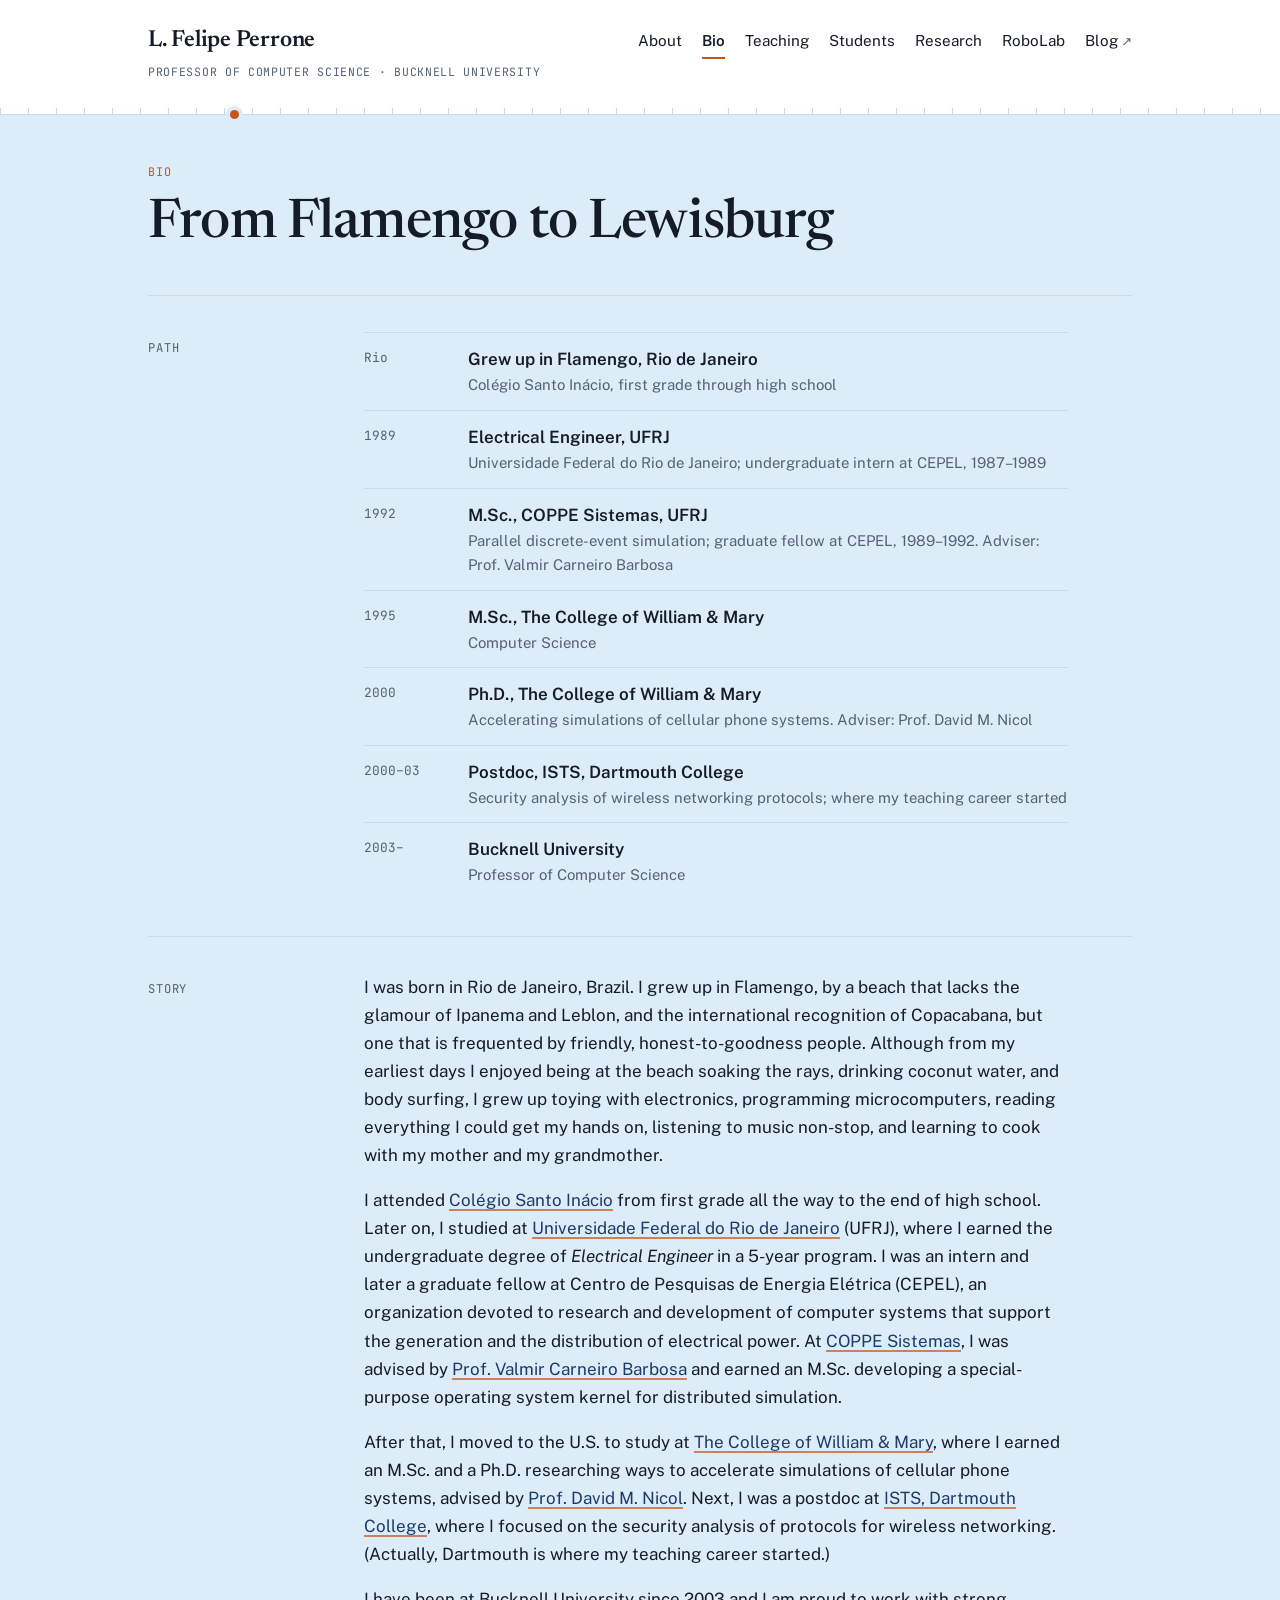
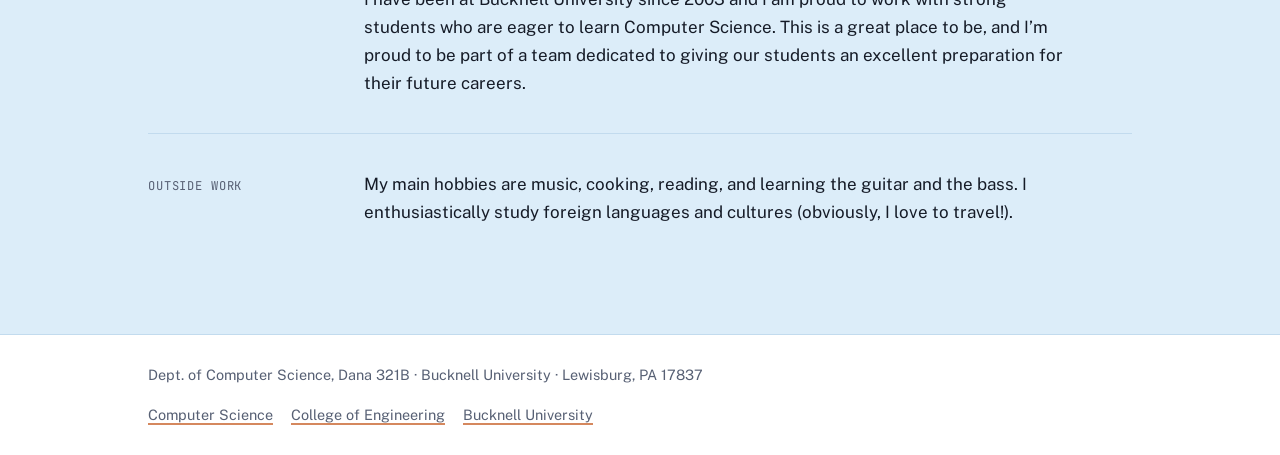
==== bio/index.html @ 0707b791 "Correct Bio timeline dates from CV Electrical Engineer degree 1989; add 1995 M.Sc. from William & Ma" ====
<!doctype html>
<html lang="en">
<head>
<meta charset="utf-8">
<meta name="viewport" content="width=device-width, initial-scale=1, viewport-fit=cover">
<title>Bio · L. Felipe Perrone</title>
<meta name="claude:viewport-fit-sides" content="cover">
<meta name="description" content="Biography of L. Felipe Perrone, Professor of Computer Science at Bucknell University.">
<link rel="preconnect" href="https://fonts.googleapis.com"><link rel="preconnect" href="https://fonts.gstatic.com" crossorigin><link rel="stylesheet" href="https://fonts.googleapis.com/css2?family=JetBrains+Mono:wght@400;600&family=Newsreader:ital,opsz,wght@0,6..72,400;0,6..72,500;0,6..72,600;1,6..72,400;1,6..72,500&family=Public+Sans:ital,wght@0,400;0,600;1,400&display=swap">
<link rel="stylesheet" href="../style.css">
</head>
<body>
<a class="skip" href="#content">Skip to content</a>
<header class="site-header">
  <div class="wrap">
    <a class="brand" href="../index.html">
      <span class="brand-name">L. Felipe Perrone</span>
      <span class="brand-role">Professor of Computer Science · Bucknell University</span>
    </a>
    <nav class="nav" aria-label="Main"><a href="../index.html">About</a><a href="../bio/index.html" aria-current="page">Bio</a><a href="../teaching/index.html">Teaching</a><a href="../students/index.html">Students</a><a href="../research/index.html">Research</a><a href="../robolab/index.html">RoboLab</a><a class="ext" href="http://perrone.blogs.bucknell.edu">Blog</a></nav>
  </div>
  <div class="trace" style="--event:18%" aria-hidden="true"></div>
</header>
<main id="content" class="wrap">

<div class="page-head">
  <span class="eyebrow">Bio</span>
  <h1>From Flamengo to Lewisburg</h1>
</div>
<section class="section"><div class="label">Path</div><div class="body"><ol class="path"><li><span class="when">Rio</span><div><strong>Grew up in Flamengo, Rio de Janeiro</strong><span class="where">Colégio Santo Inácio, first grade through high school</span></div></li><li><span class="when">1989</span><div><strong>Electrical Engineer, UFRJ</strong><span class="where">Universidade Federal do Rio de Janeiro; undergraduate intern at CEPEL, 1987–1989</span></div></li><li><span class="when">1992</span><div><strong>M.Sc., COPPE Sistemas, UFRJ</strong><span class="where">Parallel discrete-event simulation; graduate fellow at CEPEL, 1989–1992. Adviser: Prof. Valmir Carneiro Barbosa</span></div></li><li><span class="when">1995</span><div><strong>M.Sc., The College of William &amp; Mary</strong><span class="where">Computer Science</span></div></li><li><span class="when">2000</span><div><strong>Ph.D., The College of William &amp; Mary</strong><span class="where">Accelerating simulations of cellular phone systems. Adviser: Prof. David M. Nicol</span></div></li><li><span class="when">2000–03</span><div><strong>Postdoc, ISTS, Dartmouth College</strong><span class="where">Security analysis of wireless networking protocols; where my teaching career started</span></div></li><li><span class="when">2003–</span><div><strong>Bucknell University</strong><span class="where">Professor of Computer Science</span></div></li></ol></div></section>
<section class="section"><div class="label">Story</div><div class="body"><div class="prose">
<p>I was born in Rio de Janeiro, Brazil. I grew up in Flamengo, by a beach that lacks the glamour of Ipanema and Leblon, and the international recognition of Copacabana, but one that is frequented by friendly, honest-to-goodness people. Although from my earliest days I enjoyed being at the beach soaking the rays, drinking coconut water, and body surfing, I grew up toying with electronics, programming microcomputers, reading everything I could get my hands on, listening to music non-stop, and learning to cook with my mother and my grandmother.</p>
<p>I attended <a href="https://www.santoinacio-rio.com.br/">Colégio Santo Inácio</a> from first grade all the way to the end of high school. Later on, I studied at <a href="https://ufrj.br/en/">Universidade Federal do Rio de Janeiro</a> (UFRJ), where I earned the undergraduate degree of <em>Electrical Engineer</em> in a 5-year program. I was an intern and later a graduate fellow at Centro de Pesquisas de Energia Elétrica (CEPEL), an organization devoted to research and development of computer systems that support the generation and the distribution of electrical power. At <a href="https://www.cos.ufrj.br">COPPE Sistemas</a>, I was advised by <a href="https://www.cos.ufrj.br/index.php/pt-BR/pessoas/details/18/1056-valmir">Prof. Valmir Carneiro Barbosa</a> and earned an M.Sc. developing a special-purpose operating system kernel for distributed simulation.</p>
<p>After that, I moved to the U.S. to study at <a href="https://www.wm.edu/as/computerscience/">The College of William &amp; Mary</a>, where I earned an M.Sc. and a Ph.D. researching ways to accelerate simulations of cellular phone systems, advised by <a href="http://dmnicol.web.engr.illinois.edu">Prof. David M. Nicol</a>. Next, I was a postdoc at <a href="https://ists.dartmouth.edu/">ISTS, Dartmouth College</a>, where I focused on the security analysis of protocols for wireless networking. (Actually, Dartmouth is where my teaching career started.)</p>
<p>I have been at Bucknell University since 2003 and I am proud to work with strong students who are eager to learn Computer Science. This is a great place to be, and I’m proud to be part of a team dedicated to giving our students an excellent preparation for their future careers.</p>
</div></div></section>
<section class="section"><div class="label">Outside work</div><div class="body"><p>My main hobbies are music, cooking, reading, and learning the guitar and the bass. I enthusiastically study foreign languages and cultures (obviously, I love to travel!).</p></div></section>

</main>
<footer class="site-footer">
  <div class="wrap">
    <div>Dept. of Computer Science, Dana 321B · Bucknell University · Lewisburg, PA 17837</div>
    <ul>
      <li><a href="https://www.bucknell.edu/academics/college-arts-sciences/academic-departments-programs/computer-science">Computer Science</a></li>
      <li><a href="https://www.bucknell.edu/academics/college-engineering">College of Engineering</a></li>
      <li><a href="https://www.bucknell.edu">Bucknell University</a></li>
    </ul>
  </div>
</footer>
</body>
</html>
---- style.css ----
/* Layout: single reading column (~68ch) under a header whose bottom edge is a
   discrete-event timeline (ticks + one orange event). Wide screens add a narrow
   left rail for section labels set in mono. */
:root {
  --paper: #dcedf9;
  --surface: #ffffff;
  --ink: #151b27;
  --muted: #576074;
  --rule: #c2dbee;
  --accent: #c4561b;      /* Bucknell orange, deepened for text contrast */
  --accent-soft: #fbe9dd;
  --navy: #1f3a68;
  --font-display: "Newsreader", "Iowan Old Style", Georgia, serif;
  --font-body: "Public Sans", "Segoe UI", system-ui, sans-serif;
  --font-mono: "JetBrains Mono", ui-monospace, "SF Mono", Menlo, monospace;
  --step--1: 0.84rem;
  --step-0: 1.0625rem;
  --step-1: 1.3rem;
  --step-2: 1.75rem;
  --step-3: clamp(2.2rem, 5vw, 3.4rem);
  color-scheme: light;
}
@media (prefers-color-scheme: dark) {
  :root:not([data-theme="light"]) {
    --paper: #0f141c; --surface: #161d29; --ink: #e6e9ef; --muted: #9aa3b5;
    --rule: #283143; --accent: #f08c4e; --accent-soft: #3a2518; --navy: #a9c0ea;
    color-scheme: dark;
  }
}
:root[data-theme="dark"] {
  --paper: #0f141c; --surface: #161d29; --ink: #e6e9ef; --muted: #9aa3b5;
  --rule: #283143; --accent: #f08c4e; --accent-soft: #3a2518; --navy: #a9c0ea;
  color-scheme: dark;
}

* { box-sizing: border-box; }
html { -webkit-text-size-adjust: 100%; }
body {
  margin: 0;
  background: var(--paper);
  color: var(--ink);
  font: 400 var(--step-0)/1.65 var(--font-body);
}
img { max-width: 100%; display: block; }
a { color: var(--navy); text-decoration-color: color-mix(in srgb, var(--accent) 70%, transparent); text-underline-offset: 3px; text-decoration-thickness: 1.5px; }
a:hover { color: var(--accent); }
a:focus-visible, button:focus-visible, summary:focus-visible { outline: 2px solid var(--accent); outline-offset: 3px; border-radius: 3px; }
h1, h2, h3 { font-family: var(--font-display); font-weight: 500; line-height: 1.15; text-wrap: balance; margin: 0; }
h2 { font-size: var(--step-2); }
h3 { font-size: var(--step-1); }
p { margin: 0; }
.wrap {
  width: 100%;
  max-width: 64rem;
  margin: 0 auto;
  padding-left: max(20px, env(safe-area-inset-left, 0px));
  padding-right: max(20px, env(safe-area-inset-right, 0px));
}
.skip { position: absolute; left: -999px; }
.skip:focus { left: 12px; top: 12px; background: var(--surface); padding: 8px 12px; z-index: 20; }

/* ---------- header ---------- */
.site-header { background: var(--surface); position: relative; }
.site-header .wrap { display: flex; flex-wrap: wrap; align-items: baseline; justify-content: space-between; gap: 12px 32px; padding-block: 22px 20px; }
.brand { text-decoration: none; color: var(--ink); display: grid; gap: 2px; }
.brand-name { font-family: var(--font-display); font-size: 1.45rem; font-weight: 600; letter-spacing: -0.01em; }
.brand-role { font-family: var(--font-mono); font-size: 0.72rem; letter-spacing: 0.06em; text-transform: uppercase; color: var(--muted); }
.nav { display: flex; flex-wrap: wrap; gap: 4px 20px; font-size: 0.95rem; }
.nav a { color: var(--ink); text-decoration: none; padding-block: 4px; border-bottom: 2px solid transparent; }
.nav a:hover { color: var(--accent); }
.nav a[aria-current="page"] { border-bottom-color: var(--accent); font-weight: 600; }
.nav .ext::after { content: " ↗"; color: var(--muted); font-size: 0.85em; }
/* the event trace: evenly spaced ticks with one scheduled event */
.trace { height: 14px; position: relative; background:
  linear-gradient(var(--rule), var(--rule)) 0 100% / 100% 1px no-repeat,
  repeating-linear-gradient(90deg, var(--rule) 0 1px, transparent 1px 28px) 0 100% / 100% 7px no-repeat;
  background-color: var(--surface); }
.trace::after { content: ""; position: absolute; bottom: -4px; left: var(--event, 62%); width: 9px; height: 9px; border-radius: 50%; background: var(--accent); box-shadow: 0 0 0 4px var(--paper); }

/* ---------- page scaffolding ---------- */
main { padding-block: 48px 72px; }
.page-head { display: grid; gap: 10px; margin-bottom: 40px; max-width: 46rem; }
.page-head h1 { font-size: var(--step-3); letter-spacing: -0.015em; }
.lede { font-size: 1.15rem; color: var(--muted); max-width: 42rem; }
.eyebrow { font-family: var(--font-mono); font-size: 0.74rem; letter-spacing: 0.08em; text-transform: uppercase; color: var(--accent); }
.section { display: grid; grid-template-columns: 11rem minmax(0, 1fr); gap: 8px 40px; padding-block: 36px; border-top: 1px solid var(--rule); }
.section > .label { font-family: var(--font-mono); font-size: 0.76rem; letter-spacing: 0.07em; text-transform: uppercase; color: var(--muted); padding-top: 6px; }
.section > .body { min-width: 0; display: grid; gap: 18px; max-width: 44rem; }
.prose { display: grid; gap: 1em; }
.prose em { font-style: italic; }
@media (max-width: 760px) {
  .section { grid-template-columns: minmax(0, 1fr); padding-block: 28px; }
  main { padding-block: 32px 56px; }
}
.mono { font-family: var(--font-mono); font-size: 0.82em; }
.muted { color: var(--muted); }

/* ---------- home ---------- */
.hero { display: grid; grid-template-columns: minmax(0, 1fr) 13rem; gap: 32px 48px; align-items: end; margin-bottom: 48px; }
.hero h1 { font-size: var(--step-3); letter-spacing: -0.02em; max-width: 18ch; }
.hero h1 em { color: var(--accent); font-style: italic; }
.hero .lede { margin-top: 16px; }
.portrait { position: relative; aspect-ratio: 1 / 1; max-width: 100%; border-radius: 4px; overflow: hidden; background: var(--navy); display: grid; place-items: center; }
.portrait .mono-gram { font-family: var(--font-display); font-size: 3.6rem; color: var(--paper); font-style: italic; }
.portrait img { position: absolute; inset: 0; width: 100%; height: 100%; object-fit: contain; }
@media (max-width: 760px) { .hero { grid-template-columns: minmax(0, 1fr); } .portrait { width: 9rem; order: -1; } }

.contact { display: grid; grid-template-columns: repeat(auto-fit, minmax(13rem, 1fr)); gap: 18px 28px; }
.contact dt { font-family: var(--font-mono); font-size: 0.72rem; letter-spacing: 0.07em; text-transform: uppercase; color: var(--muted); }
.contact dd { margin: 2px 0 0; }

.interests { display: grid; grid-template-columns: repeat(auto-fit, minmax(12rem, 1fr)); gap: 24px; }
.interests h3 { font-size: 1.15rem; margin-bottom: 6px; }
.interests p { font-size: 0.97rem; color: var(--muted); }

.now { background: var(--surface); border: 1px solid var(--rule); border-radius: 6px; padding: 20px 22px; display: grid; gap: 12px; }
.now-head { display: flex; justify-content: space-between; gap: 12px; flex-wrap: wrap; align-items: baseline; }
.now-head h3 { font-size: 1.15rem; }

/* ---------- course lists ---------- */
.courses { list-style: none; margin: 0; padding: 0; display: grid; gap: 6px; }
.courses li { display: grid; grid-template-columns: 7.5rem minmax(0, 1fr); gap: 12px; align-items: baseline; }
.courses .code { font-family: var(--font-mono); font-size: 0.82rem; color: var(--muted); font-variant-numeric: tabular-nums; white-space: nowrap; }
@media (max-width: 420px) { .courses li { grid-template-columns: minmax(0, 1fr); gap: 0; } }

.terms { display: grid; gap: 0; }
.year { display: grid; grid-template-columns: 6rem minmax(0, 1fr) minmax(0, 1fr); gap: 8px 28px; padding-block: 18px; border-top: 1px solid var(--rule); }
.year > .ay { font-family: var(--font-mono); font-size: 0.82rem; color: var(--muted); padding-top: 2px; font-variant-numeric: tabular-nums; }
.term h4 { margin: 0 0 6px; font: 600 0.78rem/1.3 var(--font-mono); letter-spacing: 0.06em; text-transform: uppercase; color: var(--ink); }
.term .note { font-weight: 400; color: var(--accent); text-transform: none; letter-spacing: 0; }
.term ul { list-style: none; margin: 0; padding: 0; display: grid; gap: 3px; font-size: 0.95rem; }
.term li .code { font-family: var(--font-mono); font-size: 0.8rem; color: var(--muted); margin-right: 6px; }
@media (max-width: 760px) { .year { grid-template-columns: minmax(0, 1fr); } }

.freq { width: 100%; border-collapse: collapse; font-size: 0.95rem; }
.freq td { padding: 7px 0; border-bottom: 1px solid var(--rule); vertical-align: baseline; }
.freq td.n { font-family: var(--font-mono); font-variant-numeric: tabular-nums; text-align: right; width: 4rem; color: var(--muted); }
.freq .bar { display: block; height: 4px; margin-top: 6px; background: var(--accent); border-radius: 2px; opacity: 0.8; }

/* ---------- publications ---------- */
.pubs { display: grid; gap: 0; }
.pub-year { display: grid; grid-template-columns: 4.5rem minmax(0, 1fr); gap: 8px 24px; padding-block: 16px; border-top: 1px solid var(--rule); }
.pub-year > .y { font-family: var(--font-mono); font-size: 0.85rem; color: var(--muted); padding-top: 3px; font-variant-numeric: tabular-nums; }
.pub-year > .items { display: grid; gap: 18px; min-width: 0; }
.pub h3 { font-size: 1.12rem; font-weight: 500; }
.pub .authors { font-size: 0.95rem; margin-top: 4px; }
.pub .authors strong { font-weight: 600; }
.pub .venue { font-size: 0.93rem; color: var(--muted); }
.links { display: flex; flex-wrap: wrap; gap: 6px; margin-top: 6px; }
.chip { font-family: var(--font-mono); font-size: 0.72rem; letter-spacing: 0.04em; text-transform: uppercase; padding: 2px 8px; border: 1px solid var(--rule); border-radius: 3px; text-decoration: none; color: var(--navy); background: var(--surface); }
a.chip:hover { border-color: var(--accent); color: var(--accent); }
.tag { font-family: var(--font-mono); font-size: 0.7rem; letter-spacing: 0.05em; text-transform: uppercase; padding: 1px 7px; border-radius: 3px; background: var(--accent-soft); color: var(--accent); white-space: nowrap; }
@media (max-width: 520px) { .pub-year { grid-template-columns: minmax(0, 1fr); } }

details.more { border-top: 1px solid var(--rule); padding-top: 14px; }
details.more summary { cursor: pointer; font-family: var(--font-mono); font-size: 0.8rem; letter-spacing: 0.05em; text-transform: uppercase; color: var(--navy); }
.talks { list-style: none; padding: 0; margin: 16px 0 0; display: grid; gap: 12px; font-size: 0.95rem; }
.talks .when { font-family: var(--font-mono); font-size: 0.78rem; color: var(--muted); display: block; }

/* ---------- students ---------- */
.people { display: grid; gap: 0; }
.person { padding-block: 20px; border-top: 1px solid var(--rule); display: grid; gap: 8px; }
.person:first-child { border-top: 0; padding-top: 0; }
.person-head { display: flex; flex-wrap: wrap; align-items: baseline; gap: 6px 12px; }
.person h3 { font-size: 1.2rem; }
.person .meta { font-family: var(--font-mono); font-size: 0.78rem; color: var(--muted); }
.person ul { margin: 0; padding-left: 1.1em; display: grid; gap: 4px; font-size: 0.96rem; }
.person ul ul { margin-top: 4px; }
.person .placement { font-size: 0.93rem; }
.person .placement::before { content: "Next: "; font-family: var(--font-mono); font-size: 0.75rem; text-transform: uppercase; letter-spacing: 0.06em; color: var(--accent); }
.callout { background: var(--surface); border: 1px solid var(--rule); border-left: 3px solid var(--accent); padding: 16px 18px; border-radius: 0 6px 6px 0; }

/* ---------- bio path ---------- */
.path { list-style: none; margin: 0; padding: 0; display: grid; gap: 0; }
.path li { display: grid; grid-template-columns: 5.5rem minmax(0, 1fr); gap: 16px; padding: 12px 0; border-top: 1px solid var(--rule); }
.path .when { font-family: var(--font-mono); font-size: 0.8rem; color: var(--muted); font-variant-numeric: tabular-nums; padding-top: 2px; }
.path strong { font-weight: 600; }
.path .where { display: block; font-size: 0.93rem; color: var(--muted); }

/* ---------- footer ---------- */
.site-footer { border-top: 1px solid var(--rule); background: var(--surface); font-size: 0.9rem; color: var(--muted); }
.site-footer .wrap { display: flex; flex-wrap: wrap; justify-content: space-between; gap: 16px 32px; padding-block: 28px; }
.site-footer ul { list-style: none; margin: 0; padding: 0; display: flex; flex-wrap: wrap; gap: 6px 18px; }
.site-footer a { color: var(--muted); }

@media (prefers-reduced-motion: no-preference) {
  .trace::after { animation: arrive 900ms cubic-bezier(.2,.7,.2,1) both; }
  @keyframes arrive { from { left: 0; } }
}

/* ---------- BibTeX ---------- */
button.chip { font-family: var(--font-mono); cursor: pointer; line-height: inherit; }
.bib-toggle[aria-expanded="true"] { background: var(--accent-soft); color: var(--accent); border-color: var(--accent); }
.bib { margin-top: 10px; position: relative; background: var(--surface); border: 1px solid var(--rule); border-radius: 4px; }
.bib pre { margin: 0; padding: 14px 16px; padding-right: 5.5rem; overflow-x: auto; font: 400 0.8rem/1.55 var(--font-mono); color: var(--ink); }
.bib .copy-bib { position: absolute; top: 8px; right: 8px; }

/* ---------- student co-authors, stats ---------- */
.student { color: var(--accent); font-weight: 600; }
.stats { display: grid; grid-template-columns: repeat(auto-fit, minmax(9rem, 1fr)); gap: 16px; margin: 0; }
.stats div { background: var(--surface); border: 1px solid var(--rule); border-radius: 6px; padding: 14px 16px; }
.stats dt { font-family: var(--font-mono); font-size: 0.72rem; letter-spacing: 0.06em; text-transform: uppercase; color: var(--muted); }
.stats dd { margin: 4px 0 0; font-family: var(--font-display); font-size: 2rem; line-height: 1.1; font-variant-numeric: tabular-nums; }
.talks .chip { margin-left: 4px; }
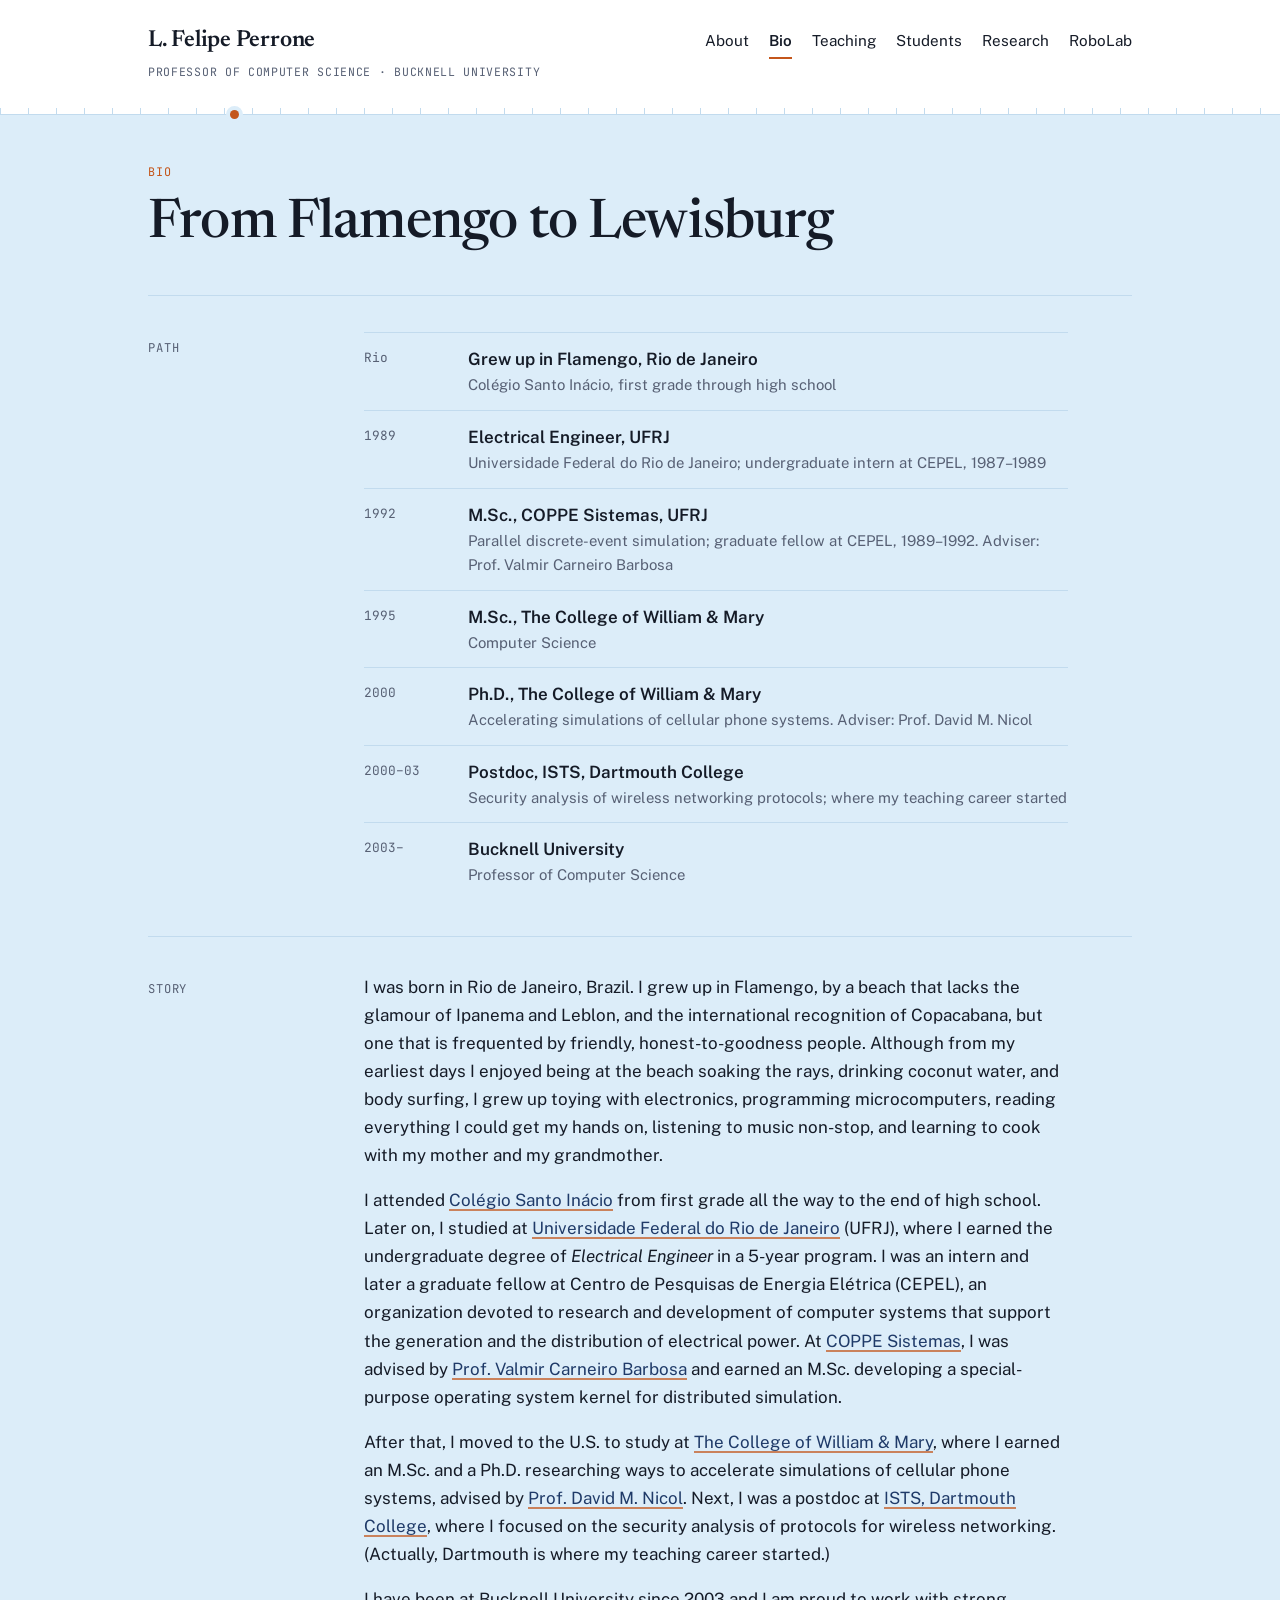
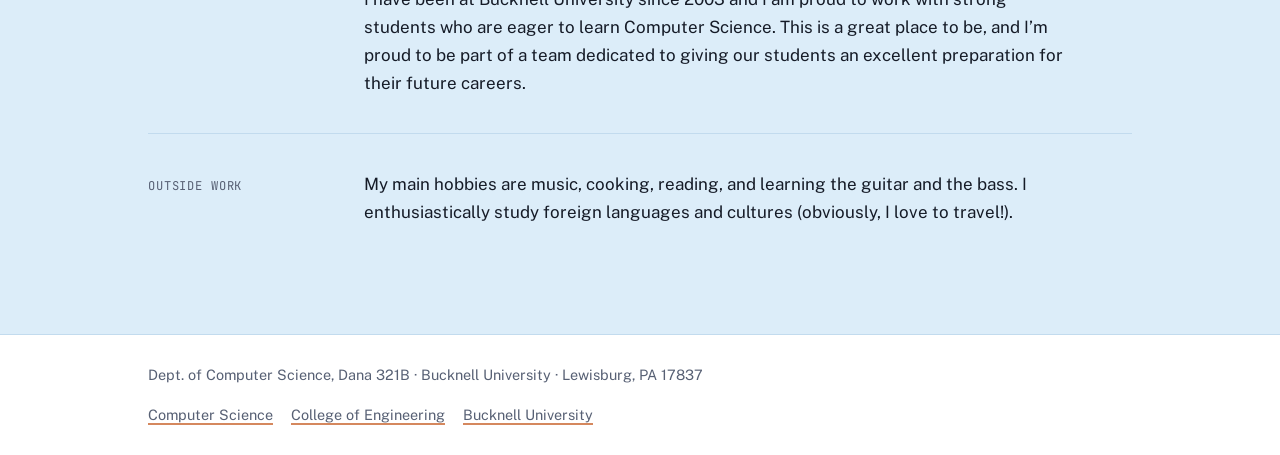
==== commit ffd79f1e: "Remove discontinued Blog link from navigation Co-Authored-By: Claude Opus 5.5 <noreply@anthropic.com" ====
--- a/bio/index.html
+++ b/bio/index.html
@@ -17,7 +17,7 @@
       <span class="brand-name">L. Felipe Perrone</span>
       <span class="brand-role">Professor of Computer Science · Bucknell University</span>
     </a>
-    <nav class="nav" aria-label="Main"><a href="../index.html">About</a><a href="../bio/index.html" aria-current="page">Bio</a><a href="../teaching/index.html">Teaching</a><a href="../students/index.html">Students</a><a href="../research/index.html">Research</a><a href="../robolab/index.html">RoboLab</a><a class="ext" href="http://perrone.blogs.bucknell.edu">Blog</a></nav>
+    <nav class="nav" aria-label="Main"><a href="../index.html">About</a><a href="../bio/index.html" aria-current="page">Bio</a><a href="../teaching/index.html">Teaching</a><a href="../students/index.html">Students</a><a href="../research/index.html">Research</a><a href="../robolab/index.html">RoboLab</a></nav>
   </div>
   <div class="trace" style="--event:18%" aria-hidden="true"></div>
 </header>
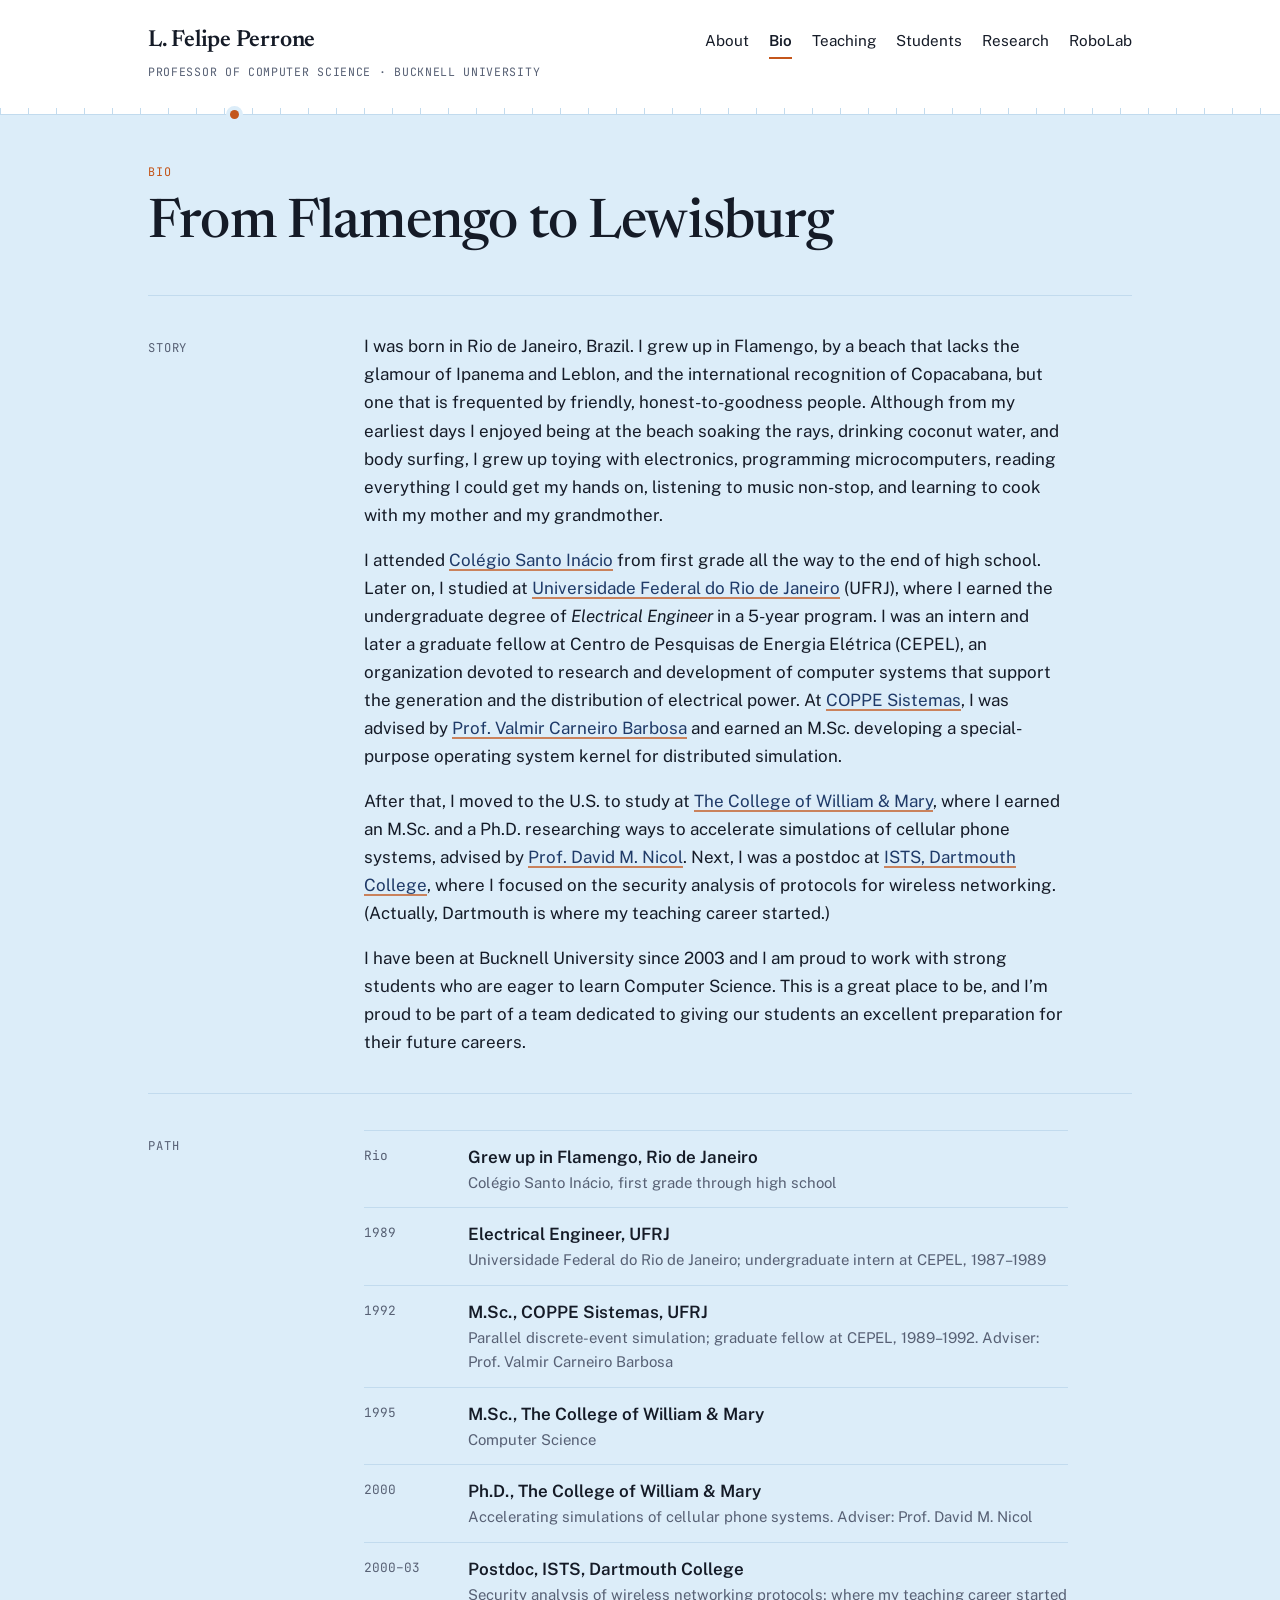
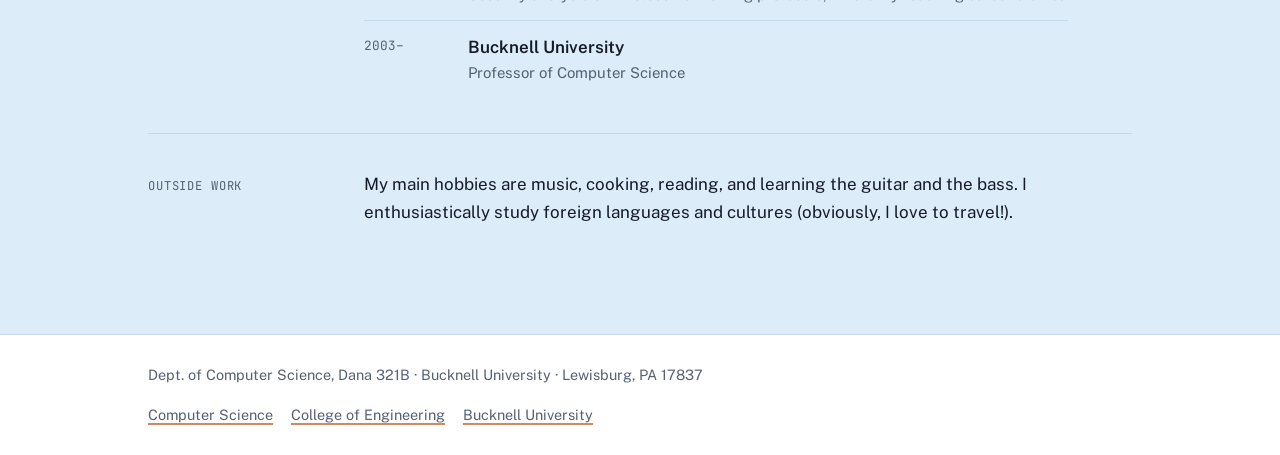
==== commit 5abd5226: "Bio: place Story before Path Co-Authored-By: Claude Opus 5.5 <noreply@anthropic.com> Claude-Session:" ====
--- a/bio/index.html
+++ b/bio/index.html
@@ -27,13 +27,13 @@
   <span class="eyebrow">Bio</span>
   <h1>From Flamengo to Lewisburg</h1>
 </div>
-<section class="section"><div class="label">Path</div><div class="body"><ol class="path"><li><span class="when">Rio</span><div><strong>Grew up in Flamengo, Rio de Janeiro</strong><span class="where">Colégio Santo Inácio, first grade through high school</span></div></li><li><span class="when">1989</span><div><strong>Electrical Engineer, UFRJ</strong><span class="where">Universidade Federal do Rio de Janeiro; undergraduate intern at CEPEL, 1987–1989</span></div></li><li><span class="when">1992</span><div><strong>M.Sc., COPPE Sistemas, UFRJ</strong><span class="where">Parallel discrete-event simulation; graduate fellow at CEPEL, 1989–1992. Adviser: Prof. Valmir Carneiro Barbosa</span></div></li><li><span class="when">1995</span><div><strong>M.Sc., The College of William &amp; Mary</strong><span class="where">Computer Science</span></div></li><li><span class="when">2000</span><div><strong>Ph.D., The College of William &amp; Mary</strong><span class="where">Accelerating simulations of cellular phone systems. Adviser: Prof. David M. Nicol</span></div></li><li><span class="when">2000–03</span><div><strong>Postdoc, ISTS, Dartmouth College</strong><span class="where">Security analysis of wireless networking protocols; where my teaching career started</span></div></li><li><span class="when">2003–</span><div><strong>Bucknell University</strong><span class="where">Professor of Computer Science</span></div></li></ol></div></section>
 <section class="section"><div class="label">Story</div><div class="body"><div class="prose">
 <p>I was born in Rio de Janeiro, Brazil. I grew up in Flamengo, by a beach that lacks the glamour of Ipanema and Leblon, and the international recognition of Copacabana, but one that is frequented by friendly, honest-to-goodness people. Although from my earliest days I enjoyed being at the beach soaking the rays, drinking coconut water, and body surfing, I grew up toying with electronics, programming microcomputers, reading everything I could get my hands on, listening to music non-stop, and learning to cook with my mother and my grandmother.</p>
 <p>I attended <a href="https://www.santoinacio-rio.com.br/">Colégio Santo Inácio</a> from first grade all the way to the end of high school. Later on, I studied at <a href="https://ufrj.br/en/">Universidade Federal do Rio de Janeiro</a> (UFRJ), where I earned the undergraduate degree of <em>Electrical Engineer</em> in a 5-year program. I was an intern and later a graduate fellow at Centro de Pesquisas de Energia Elétrica (CEPEL), an organization devoted to research and development of computer systems that support the generation and the distribution of electrical power. At <a href="https://www.cos.ufrj.br">COPPE Sistemas</a>, I was advised by <a href="https://www.cos.ufrj.br/index.php/pt-BR/pessoas/details/18/1056-valmir">Prof. Valmir Carneiro Barbosa</a> and earned an M.Sc. developing a special-purpose operating system kernel for distributed simulation.</p>
 <p>After that, I moved to the U.S. to study at <a href="https://www.wm.edu/as/computerscience/">The College of William &amp; Mary</a>, where I earned an M.Sc. and a Ph.D. researching ways to accelerate simulations of cellular phone systems, advised by <a href="http://dmnicol.web.engr.illinois.edu">Prof. David M. Nicol</a>. Next, I was a postdoc at <a href="https://ists.dartmouth.edu/">ISTS, Dartmouth College</a>, where I focused on the security analysis of protocols for wireless networking. (Actually, Dartmouth is where my teaching career started.)</p>
 <p>I have been at Bucknell University since 2003 and I am proud to work with strong students who are eager to learn Computer Science. This is a great place to be, and I’m proud to be part of a team dedicated to giving our students an excellent preparation for their future careers.</p>
 </div></div></section>
+<section class="section"><div class="label">Path</div><div class="body"><ol class="path"><li><span class="when">Rio</span><div><strong>Grew up in Flamengo, Rio de Janeiro</strong><span class="where">Colégio Santo Inácio, first grade through high school</span></div></li><li><span class="when">1989</span><div><strong>Electrical Engineer, UFRJ</strong><span class="where">Universidade Federal do Rio de Janeiro; undergraduate intern at CEPEL, 1987–1989</span></div></li><li><span class="when">1992</span><div><strong>M.Sc., COPPE Sistemas, UFRJ</strong><span class="where">Parallel discrete-event simulation; graduate fellow at CEPEL, 1989–1992. Adviser: Prof. Valmir Carneiro Barbosa</span></div></li><li><span class="when">1995</span><div><strong>M.Sc., The College of William &amp; Mary</strong><span class="where">Computer Science</span></div></li><li><span class="when">2000</span><div><strong>Ph.D., The College of William &amp; Mary</strong><span class="where">Accelerating simulations of cellular phone systems. Adviser: Prof. David M. Nicol</span></div></li><li><span class="when">2000–03</span><div><strong>Postdoc, ISTS, Dartmouth College</strong><span class="where">Security analysis of wireless networking protocols; where my teaching career started</span></div></li><li><span class="when">2003–</span><div><strong>Bucknell University</strong><span class="where">Professor of Computer Science</span></div></li></ol></div></section>
 <section class="section"><div class="label">Outside work</div><div class="body"><p>My main hobbies are music, cooking, reading, and learning the guitar and the bass. I enthusiastically study foreign languages and cultures (obviously, I love to travel!).</p></div></section>
 
 </main>
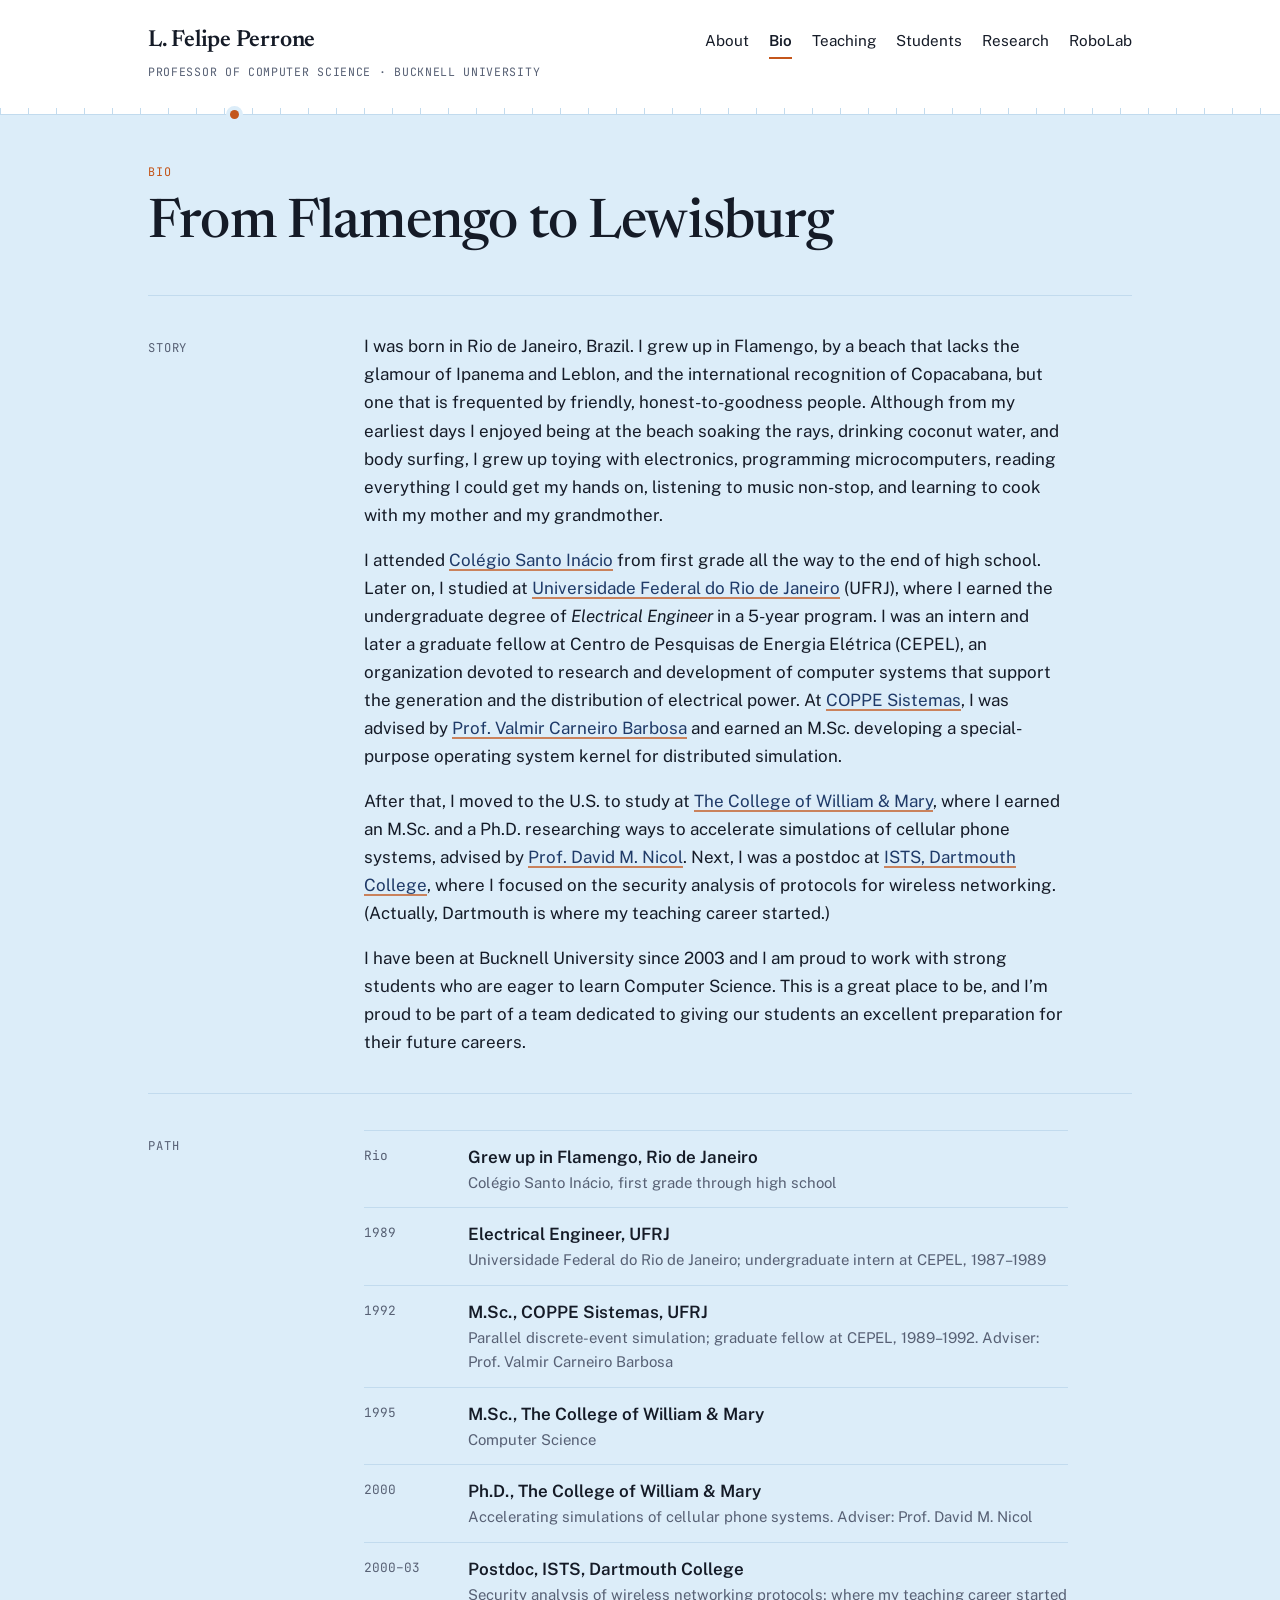
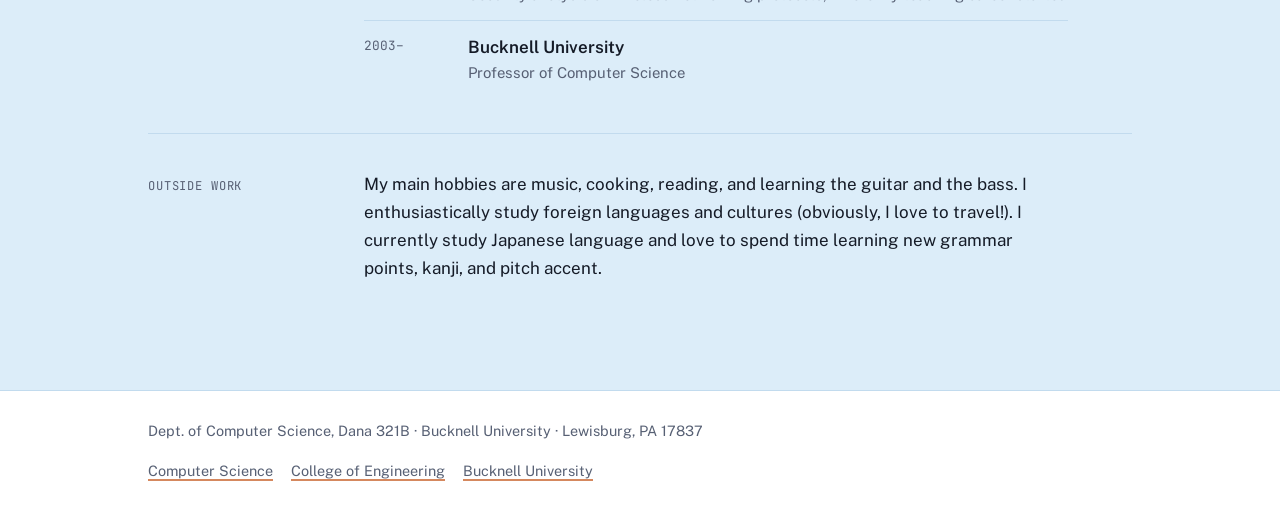
==== commit f355358e: "Bio: mention Japanese language study Co-Authored-By: Claude Opus 5.5 <noreply@anthropic.com> Claude-" ====
--- a/bio/index.html
+++ b/bio/index.html
@@ -34,7 +34,7 @@
 <p>I have been at Bucknell University since 2003 and I am proud to work with strong students who are eager to learn Computer Science. This is a great place to be, and I’m proud to be part of a team dedicated to giving our students an excellent preparation for their future careers.</p>
 </div></div></section>
 <section class="section"><div class="label">Path</div><div class="body"><ol class="path"><li><span class="when">Rio</span><div><strong>Grew up in Flamengo, Rio de Janeiro</strong><span class="where">Colégio Santo Inácio, first grade through high school</span></div></li><li><span class="when">1989</span><div><strong>Electrical Engineer, UFRJ</strong><span class="where">Universidade Federal do Rio de Janeiro; undergraduate intern at CEPEL, 1987–1989</span></div></li><li><span class="when">1992</span><div><strong>M.Sc., COPPE Sistemas, UFRJ</strong><span class="where">Parallel discrete-event simulation; graduate fellow at CEPEL, 1989–1992. Adviser: Prof. Valmir Carneiro Barbosa</span></div></li><li><span class="when">1995</span><div><strong>M.Sc., The College of William &amp; Mary</strong><span class="where">Computer Science</span></div></li><li><span class="when">2000</span><div><strong>Ph.D., The College of William &amp; Mary</strong><span class="where">Accelerating simulations of cellular phone systems. Adviser: Prof. David M. Nicol</span></div></li><li><span class="when">2000–03</span><div><strong>Postdoc, ISTS, Dartmouth College</strong><span class="where">Security analysis of wireless networking protocols; where my teaching career started</span></div></li><li><span class="when">2003–</span><div><strong>Bucknell University</strong><span class="where">Professor of Computer Science</span></div></li></ol></div></section>
-<section class="section"><div class="label">Outside work</div><div class="body"><p>My main hobbies are music, cooking, reading, and learning the guitar and the bass. I enthusiastically study foreign languages and cultures (obviously, I love to travel!).</p></div></section>
+<section class="section"><div class="label">Outside work</div><div class="body"><p>My main hobbies are music, cooking, reading, and learning the guitar and the bass. I enthusiastically study foreign languages and cultures (obviously, I love to travel!). I currently study Japanese language and love to spend time learning new grammar points, kanji, and pitch accent.</p></div></section>
 
 </main>
 <footer class="site-footer">
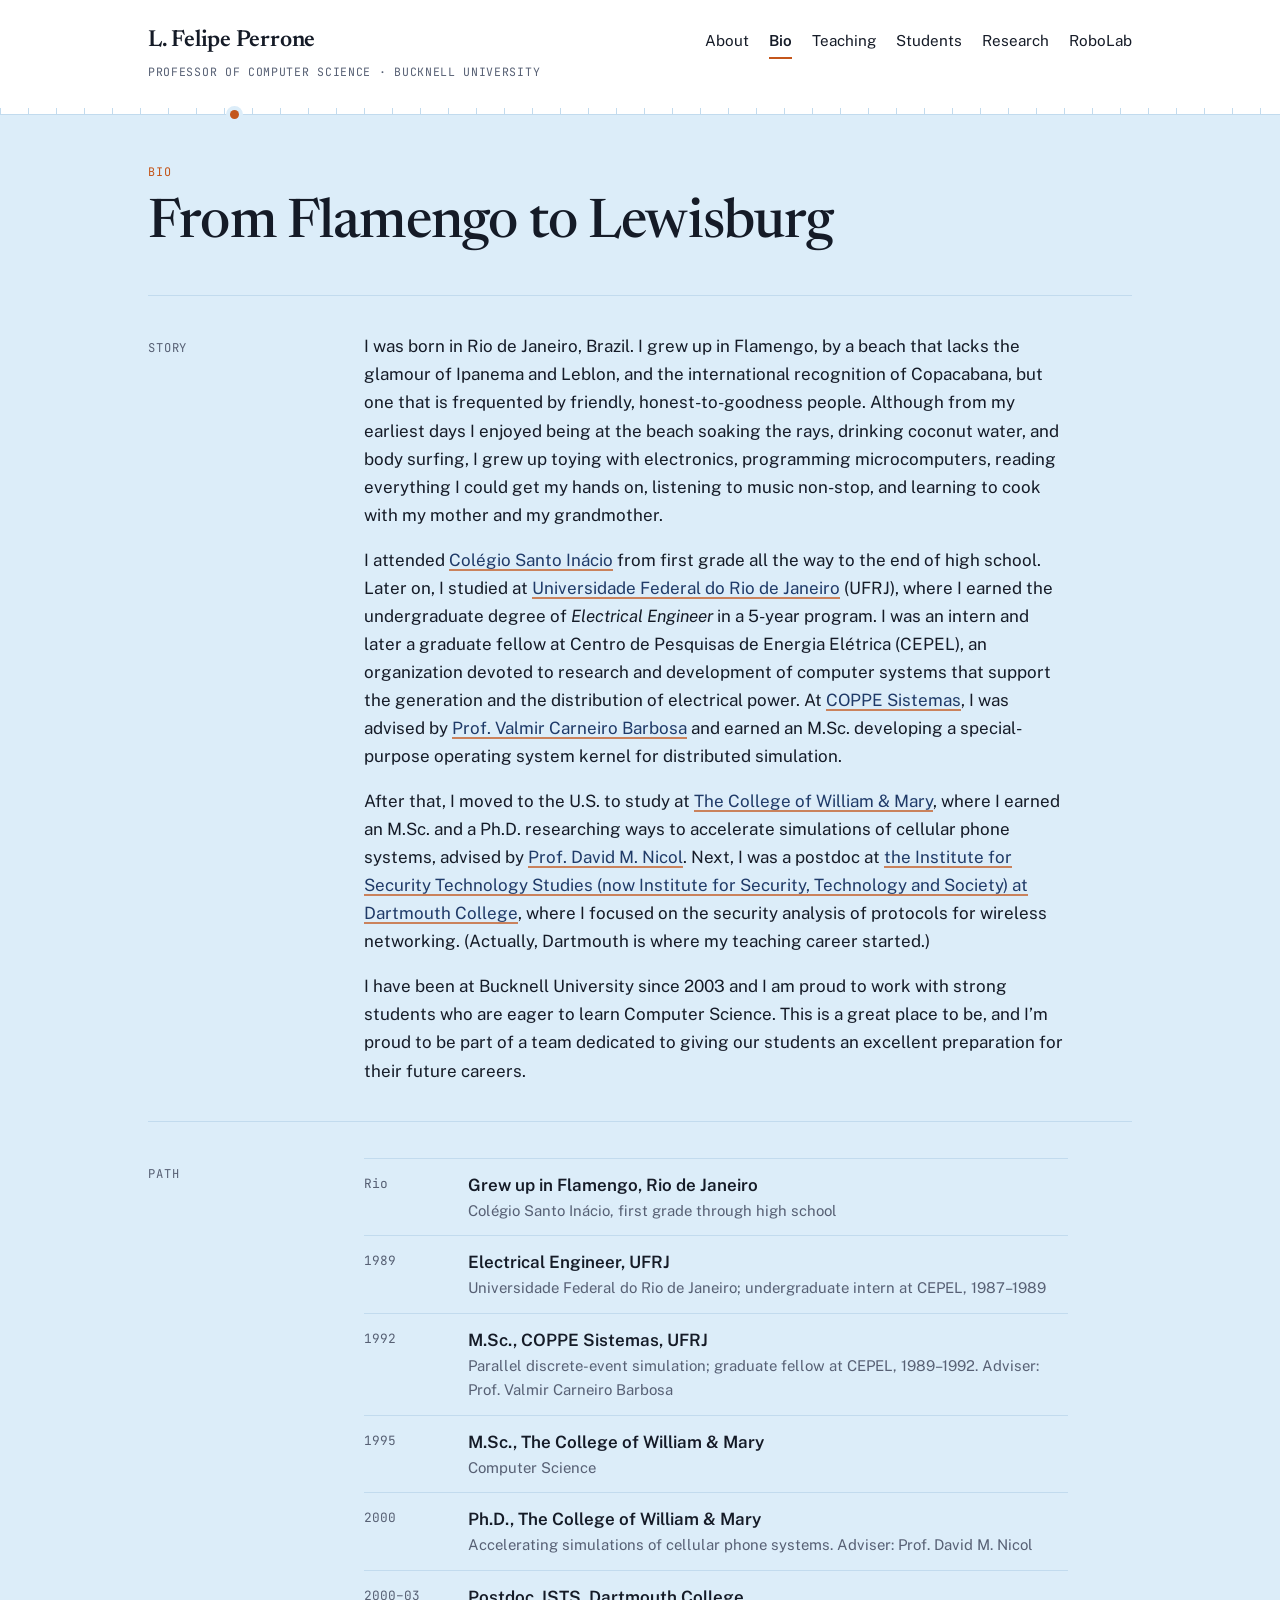
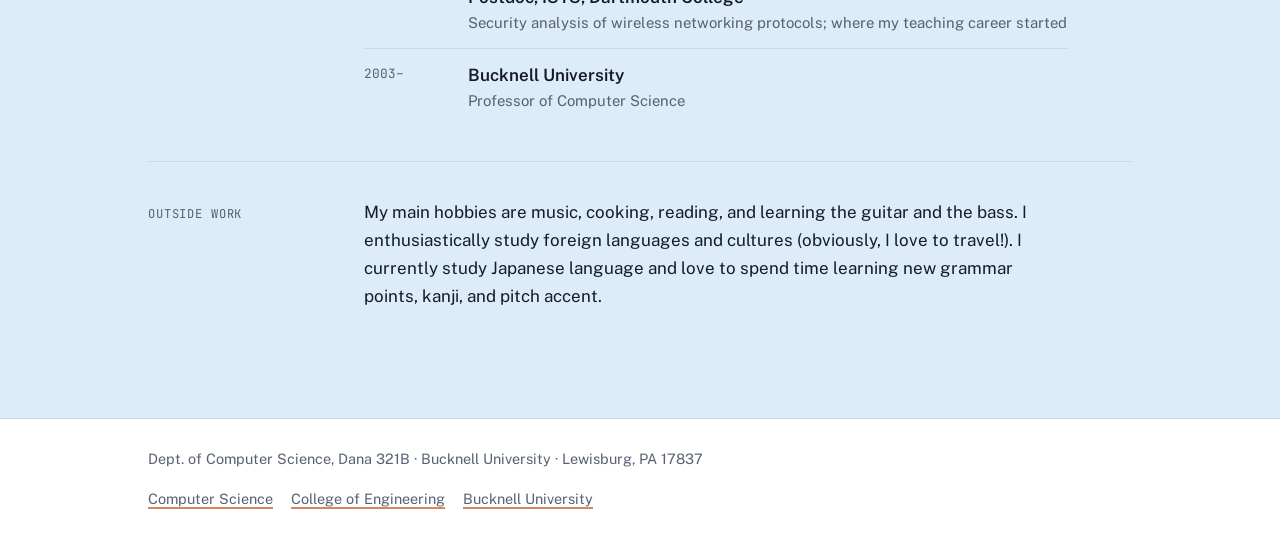
==== commit 697de57e: "Bio: spell out ISTS at Dartmouth College Co-Authored-By: Claude Opus 5.5 <noreply@anthropic.com> Cla" ====
--- a/bio/index.html
+++ b/bio/index.html
@@ -29,8 +29,8 @@
 </div>
 <section class="section"><div class="label">Story</div><div class="body"><div class="prose">
 <p>I was born in Rio de Janeiro, Brazil. I grew up in Flamengo, by a beach that lacks the glamour of Ipanema and Leblon, and the international recognition of Copacabana, but one that is frequented by friendly, honest-to-goodness people. Although from my earliest days I enjoyed being at the beach soaking the rays, drinking coconut water, and body surfing, I grew up toying with electronics, programming microcomputers, reading everything I could get my hands on, listening to music non-stop, and learning to cook with my mother and my grandmother.</p>
-<p>I attended <a href="https://www.santoinacio-rio.com.br/">Colégio Santo Inácio</a> from first grade all the way to the end of high school. Later on, I studied at <a href="https://ufrj.br/en/">Universidade Federal do Rio de Janeiro</a> (UFRJ), where I earned the undergraduate degree of <em>Electrical Engineer</em> in a 5-year program. I was an intern and later a graduate fellow at Centro de Pesquisas de Energia Elétrica (CEPEL), an organization devoted to research and development of computer systems that support the generation and the distribution of electrical power. At <a href="https://www.cos.ufrj.br">COPPE Sistemas</a>, I was advised by <a href="https://www.cos.ufrj.br/index.php/pt-BR/pessoas/details/18/1056-valmir">Prof. Valmir Carneiro Barbosa</a> and earned an M.Sc. developing a special-purpose operating system kernel for distributed simulation.</p>
-<p>After that, I moved to the U.S. to study at <a href="https://www.wm.edu/as/computerscience/">The College of William &amp; Mary</a>, where I earned an M.Sc. and a Ph.D. researching ways to accelerate simulations of cellular phone systems, advised by <a href="http://dmnicol.web.engr.illinois.edu">Prof. David M. Nicol</a>. Next, I was a postdoc at <a href="https://ists.dartmouth.edu/">ISTS, Dartmouth College</a>, where I focused on the security analysis of protocols for wireless networking. (Actually, Dartmouth is where my teaching career started.)</p>
+<p>I attended <a href="https://www.santoinacio-rio.com.br/">Colégio Santo Inácio</a> from first grade all the way to the end of high school. Later on, I studied at <a href="https://ufrj.br/en/">Universidade Federal do Rio de Janeiro</a> (UFRJ), where I earned the undergraduate degree of <em>Electrical Engineer</em> in a 5-year program. I was an intern and later a graduate fellow at Centro de Pesquisas de Energia Elétrica (CEPEL), an organization devoted to research and development of computer systems that support the generation and the distribution of electrical power. At <a href="https://www.cos.ufrj.br">COPPE Sistemas</a>, I was advised by <a href="https://www.abc.org.br/membro/valmir-carneiro-barbosa/">Prof. Valmir Carneiro Barbosa</a> and earned an M.Sc. developing a special-purpose operating system kernel for distributed simulation.</p>
+<p>After that, I moved to the U.S. to study at <a href="https://www.wm.edu/as/computerscience/">The College of William &amp; Mary</a>, where I earned an M.Sc. and a Ph.D. researching ways to accelerate simulations of cellular phone systems, advised by <a href="http://dmnicol.web.engr.illinois.edu">Prof. David M. Nicol</a>. Next, I was a postdoc at <a href="https://ists.dartmouth.edu/">the Institute for Security Technology Studies (now Institute for Security, Technology and Society) at Dartmouth College</a>, where I focused on the security analysis of protocols for wireless networking. (Actually, Dartmouth is where my teaching career started.)</p>
 <p>I have been at Bucknell University since 2003 and I am proud to work with strong students who are eager to learn Computer Science. This is a great place to be, and I’m proud to be part of a team dedicated to giving our students an excellent preparation for their future careers.</p>
 </div></div></section>
 <section class="section"><div class="label">Path</div><div class="body"><ol class="path"><li><span class="when">Rio</span><div><strong>Grew up in Flamengo, Rio de Janeiro</strong><span class="where">Colégio Santo Inácio, first grade through high school</span></div></li><li><span class="when">1989</span><div><strong>Electrical Engineer, UFRJ</strong><span class="where">Universidade Federal do Rio de Janeiro; undergraduate intern at CEPEL, 1987–1989</span></div></li><li><span class="when">1992</span><div><strong>M.Sc., COPPE Sistemas, UFRJ</strong><span class="where">Parallel discrete-event simulation; graduate fellow at CEPEL, 1989–1992. Adviser: Prof. Valmir Carneiro Barbosa</span></div></li><li><span class="when">1995</span><div><strong>M.Sc., The College of William &amp; Mary</strong><span class="where">Computer Science</span></div></li><li><span class="when">2000</span><div><strong>Ph.D., The College of William &amp; Mary</strong><span class="where">Accelerating simulations of cellular phone systems. Adviser: Prof. David M. Nicol</span></div></li><li><span class="when">2000–03</span><div><strong>Postdoc, ISTS, Dartmouth College</strong><span class="where">Security analysis of wireless networking protocols; where my teaching career started</span></div></li><li><span class="when">2003–</span><div><strong>Bucknell University</strong><span class="where">Professor of Computer Science</span></div></li></ol></div></section>
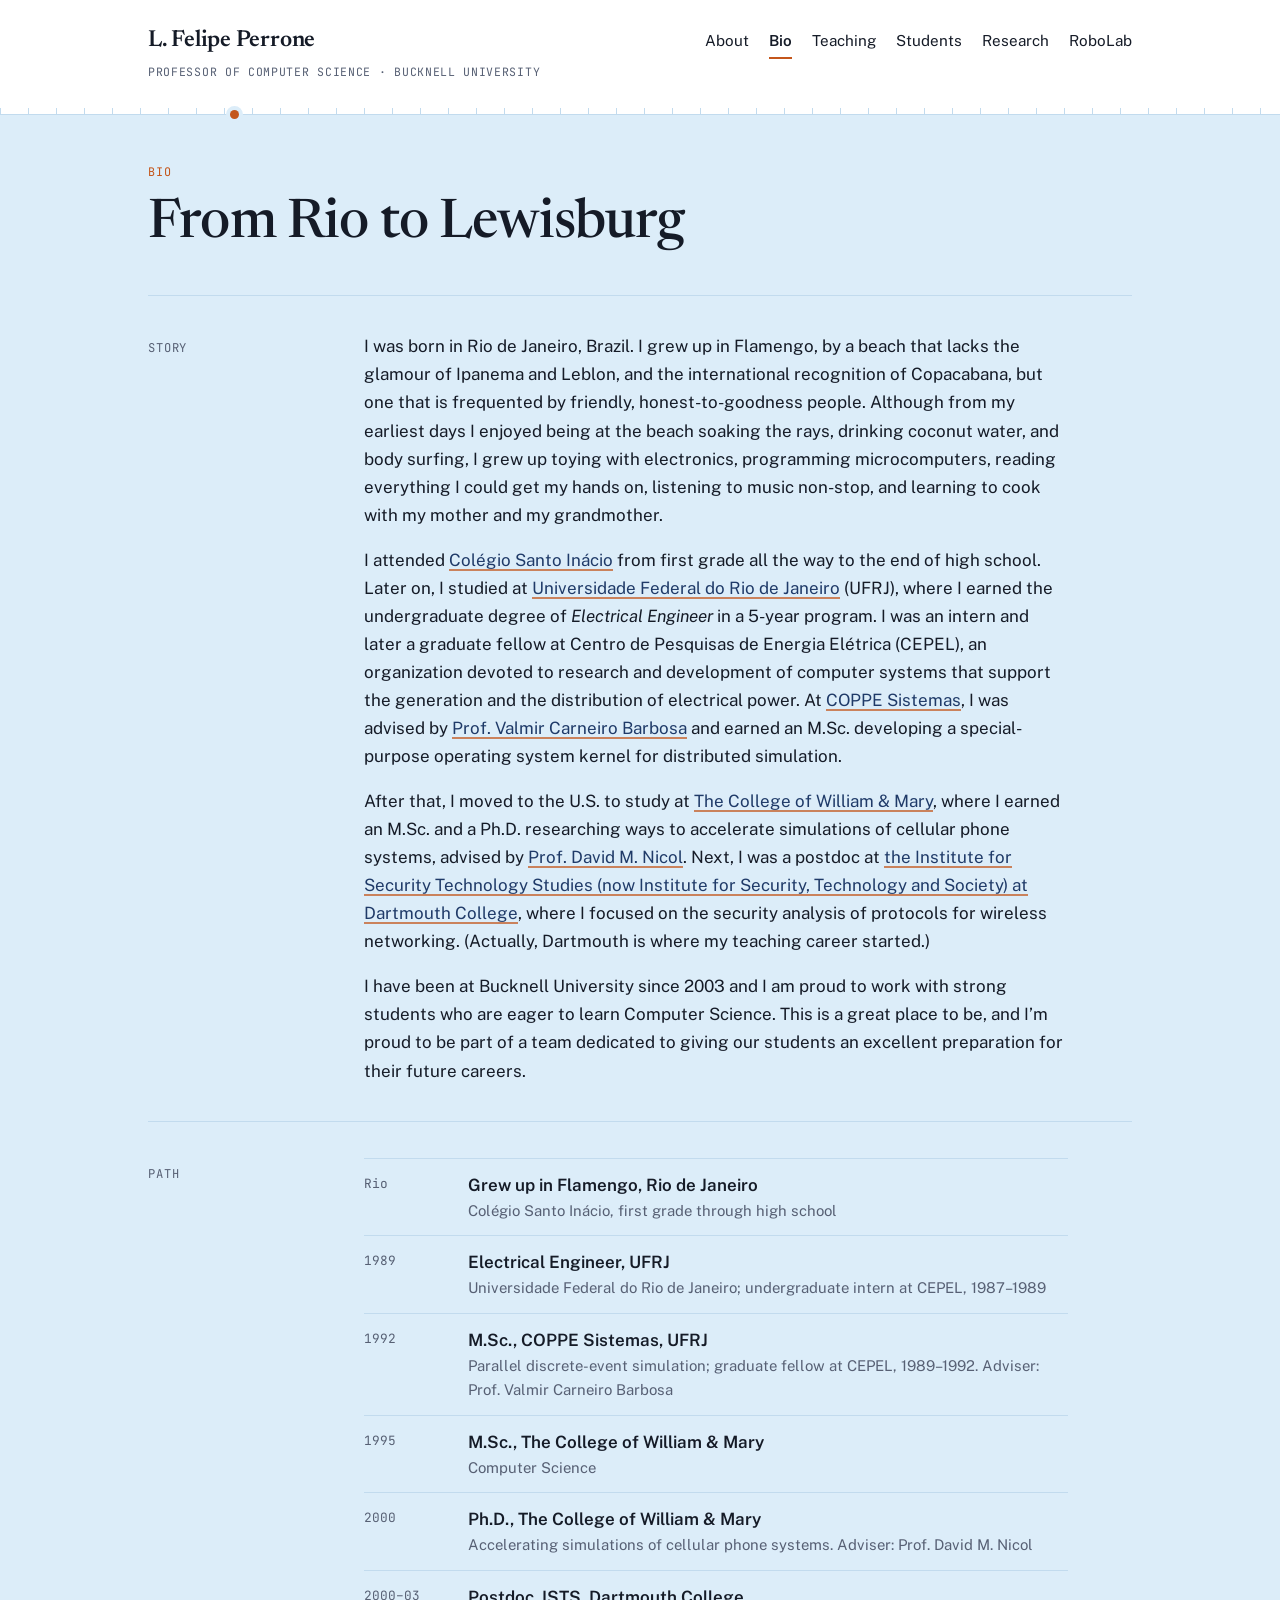
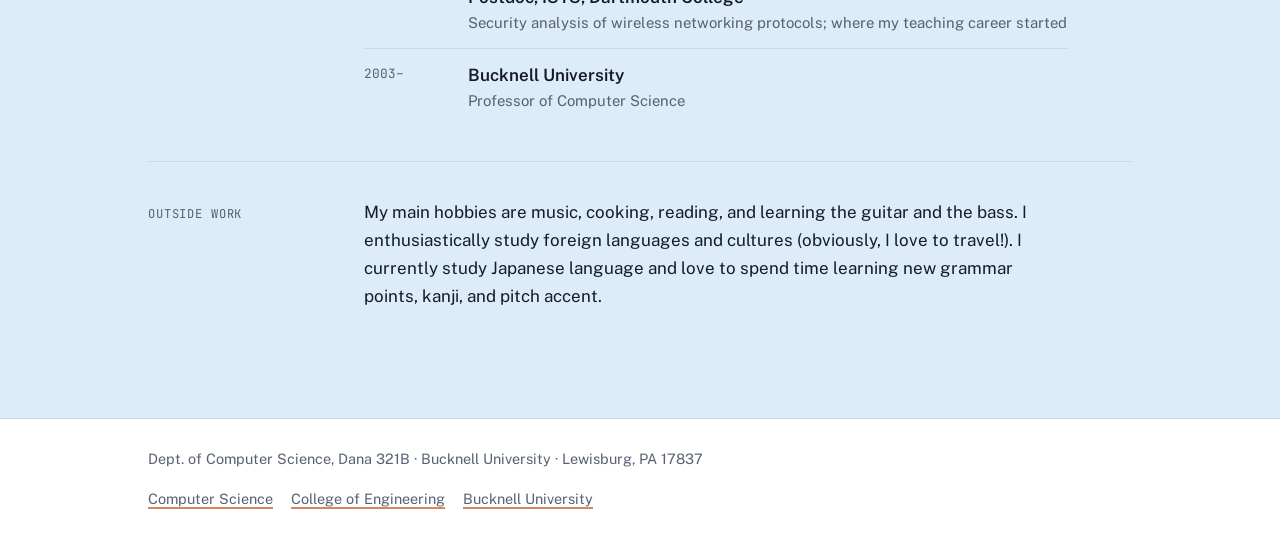
==== commit 7b8beb76: "Bio: change headline to From Rio to Lewisburg Co-Authored-By: Claude Opus 5.5 <noreply@anthropic.com" ====
--- a/bio/index.html
+++ b/bio/index.html
@@ -25,7 +25,7 @@
 
 <div class="page-head">
   <span class="eyebrow">Bio</span>
-  <h1>From Flamengo to Lewisburg</h1>
+  <h1>From Rio to Lewisburg</h1>
 </div>
 <section class="section"><div class="label">Story</div><div class="body"><div class="prose">
 <p>I was born in Rio de Janeiro, Brazil. I grew up in Flamengo, by a beach that lacks the glamour of Ipanema and Leblon, and the international recognition of Copacabana, but one that is frequented by friendly, honest-to-goodness people. Although from my earliest days I enjoyed being at the beach soaking the rays, drinking coconut water, and body surfing, I grew up toying with electronics, programming microcomputers, reading everything I could get my hands on, listening to music non-stop, and learning to cook with my mother and my grandmother.</p>
--- a/style.css
+++ b/style.css
@@ -202,3 +202,5 @@
 .stats dt { font-family: var(--font-mono); font-size: 0.72rem; letter-spacing: 0.06em; text-transform: uppercase; color: var(--muted); }
 .stats dd { margin: 4px 0 0; font-family: var(--font-display); font-size: 2rem; line-height: 1.1; font-variant-numeric: tabular-nums; }
 .talks .chip { margin-left: 4px; }
+
+.page-head h1 em { color: var(--accent); font-style: italic; }
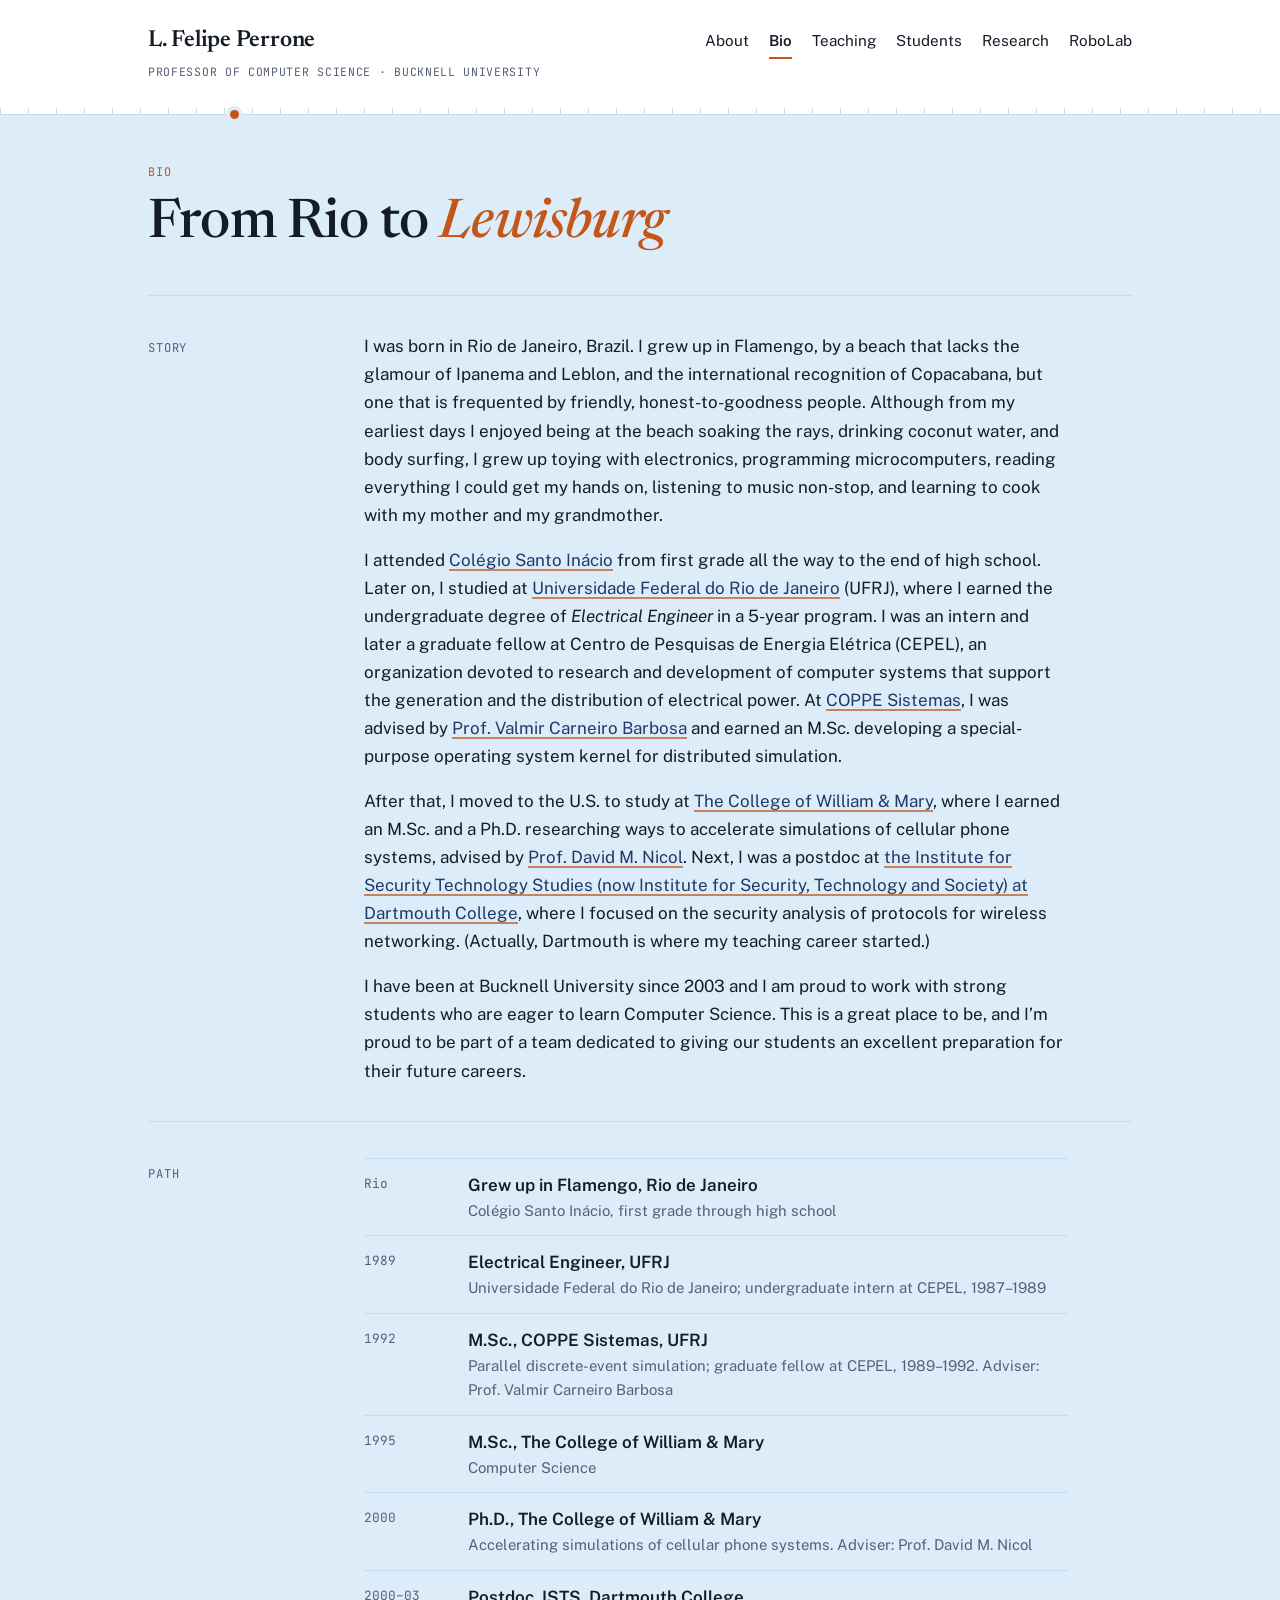
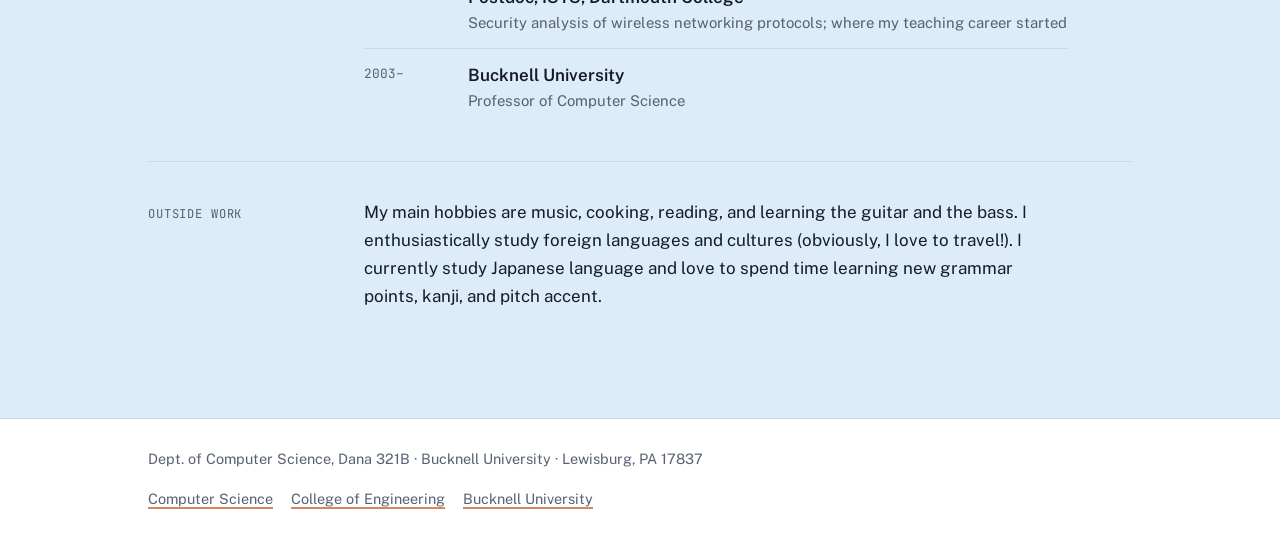
==== commit cc1201a5: "Bio: highlight Lewisburg in headline Co-Authored-By: Claude Opus 5.5 <noreply@anthropic.com> Claude-" ====
--- a/bio/index.html
+++ b/bio/index.html
@@ -25,7 +25,7 @@
 
 <div class="page-head">
   <span class="eyebrow">Bio</span>
-  <h1>From Rio to Lewisburg</h1>
+  <h1>From Rio to <em>Lewisburg</em></h1>
 </div>
 <section class="section"><div class="label">Story</div><div class="body"><div class="prose">
 <p>I was born in Rio de Janeiro, Brazil. I grew up in Flamengo, by a beach that lacks the glamour of Ipanema and Leblon, and the international recognition of Copacabana, but one that is frequented by friendly, honest-to-goodness people. Although from my earliest days I enjoyed being at the beach soaking the rays, drinking coconut water, and body surfing, I grew up toying with electronics, programming microcomputers, reading everything I could get my hands on, listening to music non-stop, and learning to cook with my mother and my grandmother.</p>
